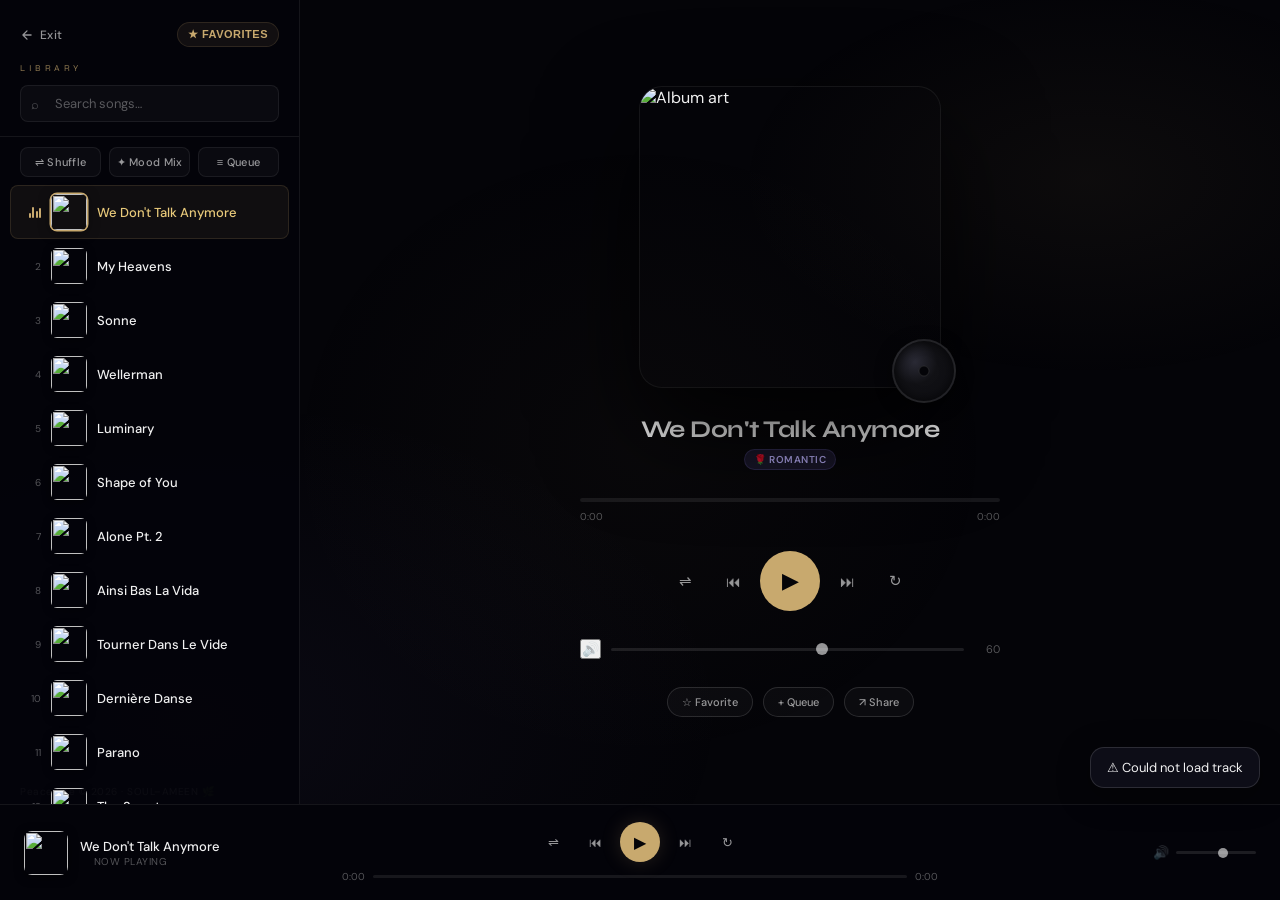
==== music.html @ 22e76649 "dry" ====
<!DOCTYPE html>
<html lang="en">
<head>
<meta charset="UTF-8">
<meta name="viewport" content="width=device-width, initial-scale=1.0, viewport-fit=cover">
<meta name="theme-color" content="#040408">
<title>Peace Life · Music</title>
<link rel="icon" type="image/x-icon" href="images/favicon.jpg">
<link rel="preconnect" href="https://fonts.googleapis.com">
<link href="https://fonts.googleapis.com/css2?family=Syne:wght@400;500;600;700;800&family=DM+Sans:ital,opsz,wght@0,9..40,300;0,9..40,400;0,9..40,500;1,9..40,300&display=swap" rel="stylesheet">

<style>
/* ═══════════════════════════════════════════════════
   NEXT-GEN MUSIC PLATFORM — PEACE LIFE ULTRA
   Architecture: Modular Audio Engine + Premium UI
   Version: 3.0 — Beyond Spotify
═══════════════════════════════════════════════════ */

:root {
  --void: #040408;
  --deep: #080810;
  --surface: rgba(255,255,255,0.03);
  --surface-2: rgba(255,255,255,0.06);
  --surface-hover: rgba(255,255,255,0.08);
  --border: rgba(255,255,255,0.07);
  --border-2: rgba(255,255,255,0.13);
  --text: rgba(255,255,255,0.94);
  --text-2: rgba(255,255,255,0.58);
  --text-3: rgba(255,255,255,0.32);
  --gold: #C8A96E;
  --gold-bright: #E8C97A;
  --gold-glow: rgba(200,169,110,0.18);
  --gold-glow-2: rgba(200,169,110,0.08);
  --accent: #7C6FCD;
  --accent-2: rgba(124,111,205,0.15);
  --glass: rgba(8,8,18,0.72);
  --glass-blur: blur(28px) saturate(160%);
  --ease: cubic-bezier(0.16,1,0.3,1);
  --ease-spring: cubic-bezier(0.34,1.56,0.64,1);
  --ease-in: cubic-bezier(0.4,0,1,1);
  --r-sm: 8px;
  --r-md: 14px;
  --r-lg: 22px;
  --r-xl: 32px;
  --font-display: 'Syne', sans-serif;
  --font-body: 'DM Sans', sans-serif;
  --sidebar-w: 300px;
  --player-h: 96px;
  --transition: 0.32s var(--ease);
}

*, *::before, *::after {
  margin: 0; padding: 0; box-sizing: border-box;
  -webkit-tap-highlight-color: transparent;
}
html { height: 100%; font-size: 16px; -webkit-font-smoothing: antialiased; }

body {
  height: 100vh; height: 100dvh;
  font-family: var(--font-body);
  background: var(--void);
  color: var(--text);
  overflow: hidden;
  display: grid;
  grid-template-columns: var(--sidebar-w) 1fr;
  grid-template-rows: 1fr var(--player-h);
  position: relative;
}

/* ── Ambient orbs ── */
body::before {
  content: '';
  position: fixed; inset: 0;
  background:
    radial-gradient(ellipse 70% 60% at 15% 80%, rgba(124,111,205,0.06) 0%, transparent 60%),
    radial-gradient(ellipse 50% 40% at 85% 20%, rgba(200,169,110,0.05) 0%, transparent 55%),
    radial-gradient(ellipse 40% 50% at 50% 50%, rgba(200,169,110,0.03) 0%, transparent 70%);
  pointer-events: none; z-index: 0;
  animation: ambOrb 25s ease-in-out infinite alternate;
}
@keyframes ambOrb {
  0% { opacity:1; transform: scale(1); }
  100% { opacity:0.7; transform: scale(1.05); }
}

/* scrollbar */
::-webkit-scrollbar { width: 3px; }
::-webkit-scrollbar-track { background: transparent; }
::-webkit-scrollbar-thumb { background: rgba(255,255,255,0.1); border-radius: 3px; }

/* ═══════════════════════════════════════════════════
   SIDEBAR — LEFT PANEL
═══════════════════════════════════════════════════ */
.sidebar {
  grid-column: 1; grid-row: 1;
  display: flex; flex-direction: column;
  background: rgba(4,4,10,0.9);
  border-right: 1px solid var(--border);
  height: 100%;
  overflow: hidden;
  position: relative; z-index: 10;
}

.sidebar-top {
  padding: 22px 20px 14px;
  flex-shrink: 0;
  border-bottom: 1px solid var(--border);
}

.sidebar-nav-row {
  display: flex; align-items: center;
  justify-content: space-between; margin-bottom: 16px;
}

.back-link {
  display: flex; align-items: center; gap: 6px;
  font-size: 12px; color: var(--text-2);
  font-weight: 500; letter-spacing: 0.3px;
  transition: color 0.2s;
  text-decoration: none;
}
.back-link:hover { color: var(--text); }
.back-link svg { width: 14px; height: 14px; }

.favs-link {
  display: flex; align-items: center; gap: 5px;
  font-size: 11px; color: var(--gold);
  font-weight: 600; letter-spacing: 0.5px;
  text-transform: uppercase; cursor: pointer;
  transition: all 0.2s;
  background: var(--gold-glow-2);
  padding: 5px 10px; border-radius: 100px;
  border: 1px solid rgba(200,169,110,0.15);
}
.favs-link:hover { background: var(--gold-glow); color: var(--gold-bright); }
.favs-link.mode-on {
  background: var(--gold-glow);
  border-color: rgba(200,169,110,0.35);
  color: var(--gold-bright);
  box-shadow: 0 0 12px var(--gold-glow);
}

.sidebar-label {
  font-family: var(--font-display);
  font-size: 9px; letter-spacing: 3.5px;
  text-transform: uppercase; color: var(--gold);
  margin-bottom: 12px; display: block;
  opacity: 0.7;
}

/* Search */
.search-wrap { position: relative; }
.search-icon {
  position: absolute; left: 11px; top: 50%;
  transform: translateY(-50%);
  color: var(--text-3); pointer-events: none;
  font-size: 13px;
}
#searchBox {
  width: 100%;
  background: var(--surface);
  border: 1px solid var(--border);
  border-radius: var(--r-sm);
  padding: 9px 12px 9px 34px;
  color: var(--text); font-size: 13px;
  font-family: var(--font-body);
  outline: none; transition: all 0.22s;
}
#searchBox::placeholder { color: var(--text-3); }
#searchBox:focus {
  border-color: rgba(200,169,110,0.3);
  background: var(--surface-2);
}
.search-clear {
  position: absolute; right: 10px; top: 50%;
  transform: translateY(-50%);
  color: var(--text-3); cursor: pointer; font-size: 15px;
  display: none; transition: color 0.2s;
  background: none; border: none;
  line-height: 1;
}
.search-clear.visible { display: block; }
.search-clear:hover { color: var(--text-2); }

/* Playlist controls row */
.playlist-controls {
  padding: 10px 20px 0;
  display: flex; align-items: center; gap: 8px;
  flex-shrink: 0;
}
.pl-ctrl-btn {
  flex: 1; padding: 7px 0;
  border-radius: var(--r-sm);
  font-size: 11px; font-weight: 500;
  letter-spacing: 0.3px; cursor: pointer;
  border: 1px solid var(--border);
  background: var(--surface); color: var(--text-2);
  transition: all 0.2s; white-space: nowrap;
  font-family: var(--font-body);
}
.pl-ctrl-btn:hover { background: var(--surface-hover); color: var(--text); }
.pl-ctrl-btn.active {
  background: var(--gold-glow);
  border-color: rgba(200,169,110,0.25);
  color: var(--gold);
}
.track-count-badge {
  font-size: 10px; color: var(--text-3);
  margin-left: auto; white-space: nowrap;
}

/* ── Playlist ── */
.playlist-wrap {
  flex: 1; overflow-y: auto; padding: 8px 10px 12px;
  scrollbar-width: thin;
  scrollbar-color: rgba(255,255,255,0.08) transparent;
}

.no-results {
  padding: 32px 16px;
  text-align: center; color: var(--text-3);
  font-size: 13px; display: none;
}
.no-results.visible { display: block; }

.song {
  display: flex; align-items: center;
  gap: 10px; padding: 8px 10px;
  border-radius: var(--r-sm); cursor: pointer;
  transition: all 0.16s var(--ease);
  border: 1px solid transparent;
  position: relative;
}
.song:hover { background: var(--surface-hover); }
.song.active {
  background: rgba(200,169,110,0.07);
  border-color: rgba(200,169,110,0.15);
}

.song-num {
  font-size: 10px; color: var(--text-3);
  width: 20px; flex-shrink: 0; text-align: right;
  font-variant-numeric: tabular-nums;
  transition: opacity 0.2s;
}
.song.active .song-num { opacity: 0; }

.song-eq-mini {
  display: none;
  position: absolute; left: 10px;
  align-items: flex-end; gap: 1.5px; height: 12px;
  width: 20px; justify-content: flex-end;
}
.song.active .song-eq-mini { display: flex; }
.eq-b {
  width: 2px; background: var(--gold);
  border-radius: 1px;
  animation: eqAnim 0.6s ease-in-out infinite alternate;
}
.eq-b:nth-child(1) { height: 40%; animation-delay: 0s; }
.eq-b:nth-child(2) { height: 90%; animation-delay: 0.1s; }
.eq-b:nth-child(3) { height: 60%; animation-delay: 0.22s; }
.eq-b:nth-child(4) { height: 80%; animation-delay: 0.08s; }
@keyframes eqAnim {
  0% { transform: scaleY(0.35); }
  100% { transform: scaleY(1); }
}
body:not(.playing) .eq-b { animation-play-state: paused; }

.song-thumb {
  width: 36px; height: 36px; border-radius: 6px;
  object-fit: cover; flex-shrink: 0;
  transition: all 0.3s;
  box-shadow: 0 2px 8px rgba(0,0,0,0.4);
}
.song.active .song-thumb {
  box-shadow: 0 0 0 1.5px var(--gold), 0 2px 12px rgba(0,0,0,0.5);
}

.song-info { flex: 1; min-width: 0; }
.song-name {
  font-size: 13px; font-weight: 500; color: var(--text);
  white-space: nowrap; overflow: hidden;
  text-overflow: ellipsis; display: block;
  transition: color 0.2s;
}
.song.active .song-name { color: var(--gold-bright); }
.song-duration {
  font-size: 10px; color: var(--text-3);
  flex-shrink: 0;
  font-variant-numeric: tabular-nums;
}

.fav-dot {
  width: 5px; height: 5px;
  border-radius: 50%; background: var(--gold);
  flex-shrink: 0; display: none;
}
.song.is-fav .fav-dot { display: block; }

/* ═══════════════════════════════════════════════════
   MAIN AREA — CENTER
═══════════════════════════════════════════════════ */
.main-area {
  grid-column: 2; grid-row: 1;
  display: flex; flex-direction: column;
  align-items: center; justify-content: center;
  position: relative; overflow: hidden;
  padding: 32px;
}

/* Dynamic cover art background */
.player-canvas {
  position: absolute; inset: 0;
  background-size: cover; background-position: center;
  filter: blur(100px) saturate(2) brightness(0.3);
  opacity: 0; pointer-events: none;
  transition: background-image 0.8s, opacity 0.8s;
  transform: scale(1.2);
  z-index: 0;
}

.player-inner {
  position: relative; z-index: 1;
  display: flex; flex-direction: column;
  align-items: center; gap: 28px;
  width: 100%; max-width: 420px;
}

/* ── VISUALIZER CANVAS ── */
#vizCanvas {
  position: absolute;
  bottom: var(--player-h);
  left: 0; right: 0;
  width: 100%; height: 120px;
  opacity: 0.4; pointer-events: none;
  z-index: 0;
  transition: opacity 0.5s;
}
body.playing #vizCanvas { opacity: 0.55; }

/* ── Cover Art ── */
.cover-wrap {
  position: relative;
  width: clamp(180px, 32vw, 300px);
  aspect-ratio: 1;
}

#cover {
  width: 100%; height: 100%;
  object-fit: cover;
  border-radius: var(--r-lg);
  box-shadow:
    0 0 0 1px rgba(255,255,255,0.07),
    0 40px 100px rgba(0,0,0,0.8),
    0 0 0 0 rgba(200,169,110,0);
  transition: box-shadow 0.5s, transform 0.6s var(--ease), opacity 0.3s;
  display: block;
  will-change: transform;
}
body.playing #cover {
  box-shadow:
    0 0 0 1px rgba(255,255,255,0.07),
    0 40px 100px rgba(0,0,0,0.8),
    0 0 50px rgba(200,169,110,0.12);
  transform: scale(1.02);
}

/* vinyl ring */
.cover-vinyl {
  position: absolute; bottom: -16px; right: -16px;
  width: 64px; height: 64px; border-radius: 50%;
  background:
    radial-gradient(circle at 35% 35%, #2a2a35 0%, #111115 40%, #0d0d12 100%);
  border: 2.5px solid rgba(255,255,255,0.08);
  box-shadow: inset 0 0 12px rgba(0,0,0,0.7), 0 4px 16px rgba(0,0,0,0.6);
  animation: vinylSpin 4s linear infinite paused;
}
.cover-vinyl::after {
  content: '';
  position: absolute; top: 50%; left: 50%;
  transform: translate(-50%,-50%);
  width: 11px; height: 11px;
  border-radius: 50%;
  background: #040408;
  border: 1.5px solid rgba(255,255,255,0.12);
}
body.playing .cover-vinyl { animation-play-state: running; }
@keyframes vinylSpin { to { transform: rotate(360deg); } }

/* hearts on fav */
.cover-heart {
  position: absolute; top: -8px; right: -8px;
  font-size: 22px; opacity: 0;
  transform: scale(0.5) translateY(6px);
  transition: all 0.3s var(--ease-spring);
  pointer-events: none; filter: drop-shadow(0 0 6px rgba(255,100,100,0.6));
}
.cover-heart.show {
  opacity: 1; transform: scale(1) translateY(0);
}

/* ── Track Info ── */
.track-meta {
  text-align: center; width: 100%;
  display: flex; flex-direction: column; gap: 5px;
}
#trackTitle {
  font-family: var(--font-display);
  font-size: clamp(1.1rem, 3vw, 1.5rem);
  font-weight: 700; color: var(--text);
  white-space: nowrap; overflow: hidden;
  text-overflow: ellipsis;
  letter-spacing: -0.02em;
}
.track-sub {
  font-size: 12px; color: var(--text-2);
  letter-spacing: 1px; text-transform: uppercase;
  display: flex; align-items: center;
  justify-content: center; gap: 10px;
}
.track-sub-sep { opacity: 0.3; }

/* Mood badge */
.mood-badge {
  display: inline-flex; align-items: center; gap: 4px;
  padding: 3px 9px; border-radius: 100px;
  font-size: 10px; font-weight: 600; letter-spacing: 0.5px;
  text-transform: uppercase;
  background: var(--accent-2);
  border: 1px solid rgba(124,111,205,0.2);
  color: rgba(180,170,240,0.9);
  transition: all 0.4s;
}

/* ── Progress ── */
.progress-section { width: 100%; }
.progress-wrap {
  position: relative; height: 4px;
  background: rgba(255,255,255,0.08);
  border-radius: 4px; cursor: pointer;
  margin-bottom: 8px;
  transition: height 0.2s;
}
.progress-wrap:hover, .progress-wrap.seeking { height: 6px; }
.progress-fill {
  position: absolute; left: 0; top: 0;
  height: 100%; border-radius: 4px;
  background: linear-gradient(90deg, var(--gold) 0%, var(--gold-bright) 100%);
  pointer-events: none;
  transition: width 0.08s linear;
}
.progress-loaded {
  position: absolute; left: 0; top: 0;
  height: 100%; border-radius: 4px;
  background: rgba(255,255,255,0.06);
  pointer-events: none; transition: width 0.3s;
}
.progress-thumb {
  position: absolute; top: 50%;
  width: 14px; height: 14px; border-radius: 50%;
  background: #fff; transform: translate(-50%,-50%) scale(0);
  pointer-events: none; transition: transform 0.2s var(--ease-spring);
  box-shadow: 0 2px 8px rgba(0,0,0,0.5);
}
.progress-wrap:hover .progress-thumb,
.progress-wrap.seeking .progress-thumb { transform: translate(-50%,-50%) scale(1); }
#progressBar {
  position: absolute; inset: -10px 0;
  width: 100%; opacity: 0; cursor: pointer;
  -webkit-appearance: none; appearance: none;
}
.time-row {
  display: flex; justify-content: space-between;
  font-size: 10px; color: var(--text-3);
  font-variant-numeric: tabular-nums;
}

/* ── Controls ── */
.controls-row {
  display: flex; align-items: center;
  gap: 6px; width: 100%; justify-content: center;
}

.ctrl-btn {
  width: 42px; height: 42px; border-radius: 50%;
  display: flex; align-items: center; justify-content: center;
  cursor: pointer; transition: all 0.2s var(--ease);
  border: 1px solid transparent;
  background: none; color: var(--text-2);
  flex-shrink: 0; font-size: 15px;
}
.ctrl-btn:hover { color: var(--text); background: var(--surface-hover); }
.ctrl-btn.mode-on {
  color: var(--gold);
  background: var(--gold-glow-2);
  border-color: rgba(200,169,110,0.18);
}

.ctrl-play {
  width: 60px; height: 60px; font-size: 22px;
  background: var(--gold); color: var(--void);
  border-radius: 50%;
  box-shadow: 0 0 0 0 var(--gold-glow);
  transition: all 0.25s var(--ease-spring);
}
.ctrl-play:hover {
  transform: scale(1.08);
  box-shadow: 0 0 30px var(--gold-glow), 0 0 60px rgba(200,169,110,0.12);
}
.ctrl-play:active { transform: scale(0.96); }

/* ── Volume ── */
.volume-row {
  display: flex; align-items: center; gap: 10px;
  width: 100%;
}
.vol-icon { font-size: 14px; color: var(--text-3); cursor: pointer; flex-shrink: 0; }
.vol-icon:hover { color: var(--text-2); }
.vol-slider {
  flex: 1; -webkit-appearance: none; appearance: none;
  height: 3px; background: rgba(255,255,255,0.1);
  border-radius: 3px; outline: none; cursor: pointer;
}
.vol-slider::-webkit-slider-thumb {
  -webkit-appearance: none; appearance: none;
  width: 12px; height: 12px; border-radius: 50%;
  background: var(--text-2); cursor: pointer;
  transition: background 0.2s, transform 0.2s;
}
.vol-slider:hover::-webkit-slider-thumb {
  background: var(--text); transform: scale(1.2);
}
.vol-val { font-size: 11px; color: var(--text-3); width: 26px; text-align: right; }

/* ── Action Row ── */
.action-row {
  display: flex; align-items: center; gap: 10px;
  width: 100%; justify-content: center;
}
.action-btn {
  display: flex; align-items: center; gap: 5px;
  padding: 7px 14px; border-radius: 100px;
  font-size: 11px; font-weight: 500; cursor: pointer;
  border: 1px solid var(--border-2);
  background: var(--surface); color: var(--text-2);
  transition: all 0.2s; white-space: nowrap;
  font-family: var(--font-body);
}
.action-btn:hover { background: var(--surface-hover); color: var(--text); border-color: var(--border-2); }
.action-btn.fav-active {
  background: rgba(255,80,80,0.08);
  border-color: rgba(255,80,80,0.2);
  color: #ff6b6b;
}
.action-btn.queue-active {
  background: var(--accent-2);
  border-color: rgba(124,111,205,0.2);
  color: rgba(180,170,240,0.9);
}

/* ═══════════════════════════════════════════════════
   BOTTOM PLAYER BAR
═══════════════════════════════════════════════════ */
.player-bar {
  grid-column: 1 / -1; grid-row: 2;
  background: rgba(4,4,10,0.95);
  backdrop-filter: var(--glass-blur);
  border-top: 1px solid var(--border);
  display: flex; align-items: center;
  padding: 0 24px; gap: 20px;
  position: relative; z-index: 50;
}

.bar-track {
  display: flex; align-items: center; gap: 12px;
  flex: 1; min-width: 0;
}
.bar-thumb {
  width: 44px; height: 44px; border-radius: 8px;
  object-fit: cover; flex-shrink: 0;
  box-shadow: 0 2px 10px rgba(0,0,0,0.5);
}
.bar-info { min-width: 0; }
.bar-title {
  font-size: 13px; font-weight: 500;
  white-space: nowrap; overflow: hidden;
  text-overflow: ellipsis; color: var(--text);
}
.bar-status {
  font-size: 10px; color: var(--text-3);
  letter-spacing: 0.5px; text-transform: uppercase;
}
.bar-playing-dot {
  display: inline-block; width: 5px; height: 5px;
  border-radius: 50%; background: var(--gold);
  margin-right: 5px;
  animation: dotPulse 1.4s ease-in-out infinite;
  opacity: 0; transition: opacity 0.3s;
}
body.playing .bar-playing-dot { opacity: 1; }
@keyframes dotPulse {
  0%,100% { transform: scale(1); opacity: 0.7; }
  50% { transform: scale(1.5); opacity: 1; }
}

.bar-center {
  display: flex; flex-direction: column;
  align-items: center; gap: 8px; flex: 2;
}
.bar-controls {
  display: flex; align-items: center; gap: 8px;
}
.bar-ctrl {
  width: 34px; height: 34px; border-radius: 50%;
  display: flex; align-items: center; justify-content: center;
  cursor: pointer; color: var(--text-2); font-size: 13px;
  transition: all 0.18s; background: none; border: none;
  flex-shrink: 0;
}
.bar-ctrl:hover { color: var(--text); }
.bar-play {
  width: 40px; height: 40px; font-size: 16px;
  background: var(--gold); color: var(--void);
  border-radius: 50%; box-shadow: 0 0 20px var(--gold-glow);
}
.bar-play:hover { transform: scale(1.06); }

.bar-progress-row { display: flex; align-items: center; gap: 8px; width: 100%; }
.bar-time { font-size: 10px; color: var(--text-3); flex-shrink: 0; }
.bar-prog-wrap {
  flex: 1; height: 3px;
  background: rgba(255,255,255,0.08);
  border-radius: 3px; cursor: pointer;
  position: relative;
  transition: height 0.15s;
}
.bar-prog-wrap:hover { height: 5px; }
.bar-prog-fill {
  position: absolute; left: 0; top: 0;
  height: 100%; border-radius: 3px;
  background: linear-gradient(90deg, var(--gold), var(--gold-bright));
  pointer-events: none; transition: width 0.08s linear;
}
#barProgressBar {
  position: absolute; inset: -8px 0;
  width: 100%; opacity: 0; cursor: pointer;
  -webkit-appearance: none;
}

.bar-right {
  display: flex; align-items: center; gap: 10px; flex: 1;
  justify-content: flex-end;
}
.bar-vol-wrap {
  display: flex; align-items: center; gap: 7px;
}
.bar-vol-icon { font-size: 13px; color: var(--text-3); cursor: pointer; }
.bar-vol-slider {
  width: 80px; -webkit-appearance: none; appearance: none;
  height: 3px; background: rgba(255,255,255,0.1);
  border-radius: 3px; cursor: pointer; outline: none;
}
.bar-vol-slider::-webkit-slider-thumb {
  -webkit-appearance: none; appearance: none;
  width: 10px; height: 10px; border-radius: 50%;
  background: var(--text-2); cursor: pointer;
}

/* ═══════════════════════════════════════════════════
   QUEUE PANEL
═══════════════════════════════════════════════════ */
.queue-panel {
  position: fixed; right: 0; top: 0;
  width: 300px; height: calc(100vh - var(--player-h));
  background: rgba(4,4,10,0.97);
  backdrop-filter: var(--glass-blur);
  border-left: 1px solid var(--border);
  z-index: 200;
  display: flex; flex-direction: column;
  transform: translateX(100%);
  transition: transform 0.35s var(--ease);
}
.queue-panel.open { transform: translateX(0); }

.queue-header {
  padding: 20px 18px 14px;
  border-bottom: 1px solid var(--border);
  display: flex; align-items: center; justify-content: space-between;
  flex-shrink: 0;
}
.queue-title {
  font-family: var(--font-display);
  font-size: 10px; letter-spacing: 3px;
  text-transform: uppercase; color: var(--gold); opacity: 0.8;
}
.queue-close {
  width: 28px; height: 28px; border-radius: 50%;
  display: flex; align-items: center; justify-content: center;
  cursor: pointer; color: var(--text-3); font-size: 16px;
  transition: all 0.2s; background: none; border: none;
}
.queue-close:hover { background: var(--surface-hover); color: var(--text); }

.queue-list {
  flex: 1; overflow-y: auto; padding: 8px;
  scrollbar-width: thin;
  scrollbar-color: rgba(255,255,255,0.08) transparent;
}
.queue-empty {
  padding: 32px 16px; text-align: center;
  color: var(--text-3); font-size: 13px;
}
.queue-item {
  display: flex; align-items: center; gap: 9px;
  padding: 7px 9px; border-radius: var(--r-sm);
  cursor: pointer; transition: all 0.15s;
  border: 1px solid transparent; position: relative;
}
.queue-item:hover { background: var(--surface-hover); }
.queue-item.q-now {
  background: rgba(200,169,110,0.07);
  border-color: rgba(200,169,110,0.13);
}
.queue-thumb {
  width: 32px; height: 32px; border-radius: 5px;
  object-fit: cover; flex-shrink: 0;
}
.queue-info { flex: 1; min-width: 0; }
.queue-name {
  font-size: 12px; font-weight: 500;
  white-space: nowrap; overflow: hidden; text-overflow: ellipsis;
}
.q-now .queue-name { color: var(--gold); }
.queue-pos { font-size: 10px; color: var(--text-3); }
.queue-rm {
  width: 24px; height: 24px; border-radius: 50%;
  display: flex; align-items: center; justify-content: center;
  background: none; border: none; color: var(--text-3);
  cursor: pointer; font-size: 13px; opacity: 0; flex-shrink: 0;
  transition: all 0.15s;
}
.queue-item:hover .queue-rm { opacity: 1; }
.queue-rm:hover { color: #ff6b6b; background: rgba(255,80,80,0.1); }

/* ═══════════════════════════════════════════════════
   MOOD / SMART PLAYLIST PANEL
═══════════════════════════════════════════════════ */
.mood-panel {
  position: fixed; top: 0; left: 0; right: 0; bottom: 0;
  background: rgba(0,0,0,0.85);
  backdrop-filter: blur(4px);
  z-index: 300; display: flex;
  align-items: center; justify-content: center;
  opacity: 0; pointer-events: none;
  transition: opacity 0.3s;
}
.mood-panel.open { opacity: 1; pointer-events: all; }
.mood-card {
  width: min(460px, 90vw);
  background: rgba(10,10,18,0.98);
  border: 1px solid var(--border-2);
  border-radius: var(--r-xl);
  padding: 32px;
  transform: translateY(20px) scale(0.97);
  transition: transform 0.35s var(--ease-spring);
}
.mood-panel.open .mood-card { transform: translateY(0) scale(1); }
.mood-card-title {
  font-family: var(--font-display);
  font-size: 10px; letter-spacing: 3px;
  text-transform: uppercase; color: var(--gold); margin-bottom: 20px;
}
.mood-grid {
  display: grid; grid-template-columns: repeat(3, 1fr);
  gap: 10px; margin-bottom: 20px;
}
.mood-tile {
  padding: 16px 10px; border-radius: var(--r-md);
  text-align: center; cursor: pointer;
  border: 1px solid var(--border);
  background: var(--surface); transition: all 0.22s;
}
.mood-tile:hover { background: var(--surface-hover); transform: translateY(-2px); }
.mood-tile.selected {
  background: var(--gold-glow);
  border-color: rgba(200,169,110,0.3);
}
.mood-emoji { font-size: 24px; margin-bottom: 5px; }
.mood-name { font-size: 11px; font-weight: 500; color: var(--text-2); }
.mood-tile.selected .mood-name { color: var(--gold); }
.mood-actions {
  display: flex; gap: 10px;
}
.mood-btn {
  flex: 1; padding: 11px; border-radius: var(--r-md);
  font-size: 13px; font-weight: 600; cursor: pointer;
  transition: all 0.2s; font-family: var(--font-body); border: none;
}
.mood-btn-primary { background: var(--gold); color: var(--void); }
.mood-btn-primary:hover { background: var(--gold-bright); }
.mood-btn-secondary {
  background: var(--surface); color: var(--text-2);
  border: 1px solid var(--border-2);
}
.mood-btn-secondary:hover { background: var(--surface-hover); color: var(--text); }

/* ═══════════════════════════════════════════════════
   TOAST NOTIFICATIONS
═══════════════════════════════════════════════════ */
.toast-stack {
  position: fixed; bottom: calc(var(--player-h) + 16px); right: 20px;
  z-index: 9999; display: flex; flex-direction: column; gap: 8px;
  pointer-events: none;
}
.toast {
  background: rgba(14,14,24,0.97);
  border: 1px solid var(--border-2);
  border-radius: var(--r-md);
  padding: 11px 16px;
  font-size: 13px; color: var(--text);
  box-shadow: 0 8px 32px rgba(0,0,0,0.4);
  transform: translateX(16px); opacity: 0;
  animation: toastIn 0.3s var(--ease-spring) forwards;
  pointer-events: none;
  display: flex; align-items: center; gap: 8px;
  backdrop-filter: blur(20px);
}
.toast.out { animation: toastOut 0.3s var(--ease-in) forwards; }
@keyframes toastIn {
  to { transform: translateX(0); opacity: 1; }
}
@keyframes toastOut {
  to { transform: translateX(16px); opacity: 0; }
}

/* ═══════════════════════════════════════════════════
   RESPONSIVE
═══════════════════════════════════════════════════ */
@media (max-width: 768px) {
  :root { --sidebar-w: 100%; --player-h: 80px; }
  body {
    grid-template-columns: 1fr;
    grid-template-rows: 1fr var(--player-h);
  }
  .main-area { display: none; }
  .sidebar {
    grid-column: 1; grid-row: 1;
    height: 100%;
  }
  .main-area.mobile-show {
    display: flex; position: fixed; inset: 0;
    bottom: var(--player-h); z-index: 100;
    background: var(--deep);
  }
  #cover { cursor: pointer; }
  .cover-vinyl { display: none; }
  .bar-right { display: none; }
  .bar-center { flex: 1; }
  .queue-panel { width: 100%; }
}

@media (min-width: 1400px) {
  :root { --sidebar-w: 340px; }
  .player-inner { max-width: 480px; }
}

/* ═══════════════════════════════════════════════════
   MISC UTILS
═══════════════════════════════════════════════════ */
.hidden { display: none !important; }
.sr-only {
  position: absolute; width: 1px; height: 1px;
  padding: 0; margin: -1px; overflow: hidden;
  clip: rect(0,0,0,0); white-space: nowrap; border: 0;
}

/* Keyboard shortcut hint */
.keys-hint {
  position: fixed; bottom: calc(var(--player-h) + 12px); left: 50%;
  transform: translateX(-50%);
  font-size: 10px; color: var(--text-3); letter-spacing: 0.5px;
  opacity: 0; transition: opacity 0.4s; pointer-events: none; white-space: nowrap;
  background: rgba(8,8,18,0.8); padding: 4px 12px;
  border-radius: 100px; border: 1px solid var(--border);
}
body:focus-within .keys-hint { opacity: 1; }

/* Footer */
.music-footer {
  position: fixed; bottom: var(--player-h); left: 0;
  padding: 6px 20px; font-size: 10px; color: var(--text-3);
  letter-spacing: 0.5px; pointer-events: none; z-index: 5;
}
</style>
</head>

<body>

<!-- ── SIDEBAR ── -->
<aside class="sidebar" id="sidebar" role="navigation" aria-label="Music library">

  <div class="sidebar-top">
    <div class="sidebar-nav-row">
      <a href="index.html" class="back-link">
        <svg viewBox="0 0 24 24" fill="none" stroke="currentColor" stroke-width="2.2" stroke-linecap="round" stroke-linejoin="round">
          <path d="M19 12H5M12 5l-7 7 7 7"/>
        </svg>
        Exit
      </a>
      <button class="favs-link" id="favsToggle" aria-pressed="false">
        ★ Favorites
      </button>
    </div>
    <span class="sidebar-label">Library</span>
    <div class="search-wrap">
      <span class="search-icon">⌕</span>
      <input type="search" id="searchBox" placeholder="Search songs…" autocomplete="off" aria-label="Search songs">
      <button class="search-clear" id="searchClear" aria-label="Clear search">×</button>
    </div>
  </div>

  <div class="playlist-controls">
    <button class="pl-ctrl-btn" id="shuffleListBtn" aria-pressed="false">⇌ Shuffle</button>
    <button class="pl-ctrl-btn" id="moodBtn">✦ Mood Mix</button>
    <button class="pl-ctrl-btn" id="queueToggleBtn" aria-pressed="false">≡ Queue</button>
  </div>

  <div class="playlist-wrap" id="playlistWrap" role="list" aria-label="Song list">
    <div class="no-results" id="noResults" role="status">No songs found</div>
    <!-- songs rendered here by JS -->
  </div>
</aside>

<!-- ── MAIN PLAYER AREA ── -->
<main class="main-area" id="mainArea" role="main" aria-label="Music player">

  <canvas id="vizCanvas" aria-hidden="true"></canvas>
  <div class="player-canvas" id="playerCanvas" aria-hidden="true"></div>

  <div class="player-inner">

    <!-- Cover art -->
    <div class="cover-wrap">
      <img id="cover" src="" alt="Album art" loading="lazy">
      <div class="cover-vinyl" aria-hidden="true"></div>
      <span class="cover-heart" id="coverHeart" aria-hidden="true">❤️</span>
    </div>

    <!-- Track info -->
    <div class="track-meta">
      <div id="trackTitle">Select a song</div>
      <div class="track-sub">
        <span class="mood-badge" id="moodBadge">✦ Peace Life</span>
      </div>
    </div>

    <!-- Progress -->
    <div class="progress-section" role="group" aria-label="Playback progress">
      <div class="progress-wrap" id="progressWrap" role="slider" aria-label="Seek" aria-valuemin="0" aria-valuemax="100" aria-valuenow="0" tabindex="0">
        <div class="progress-loaded" id="progressLoaded"></div>
        <div class="progress-fill" id="progressFill"></div>
        <div class="progress-thumb" id="progressThumb"></div>
        <input type="range" id="progressBar" min="0" max="100" value="0" aria-hidden="true">
      </div>
      <div class="time-row">
        <span id="currentTime">0:00</span>
        <span id="duration">0:00</span>
      </div>
    </div>

    <!-- Controls -->
    <div class="controls-row" role="group" aria-label="Playback controls">
      <button class="ctrl-btn" id="shuffleBtn" aria-label="Shuffle" aria-pressed="false" title="Shuffle (S)">⇌</button>
      <button class="ctrl-btn" onclick="prevSong()" aria-label="Previous" title="Previous (←)">⏮</button>
      <button class="ctrl-btn ctrl-play" id="playBtn" aria-label="Play" title="Play/Pause (Space)">▶</button>
      <button class="ctrl-btn" onclick="nextSong()" aria-label="Next" title="Next (→)">⏭</button>
      <button class="ctrl-btn" id="repeatBtn" aria-label="Repeat" aria-pressed="false" title="Repeat (R)">↻</button>
    </div>

    <!-- Volume -->
    <div class="volume-row">
      <button class="vol-icon" id="muteBtn" aria-label="Mute" title="Mute (M)">🔊</button>
      <input type="range" class="vol-slider" id="volumeControl" min="0" max="1" step="0.01" value="0.6" aria-label="Volume">
      <span class="vol-val" id="volumeValue">60</span>
    </div>

    <!-- Action row -->
    <div class="action-row">
      <button class="action-btn" id="favBtn" title="Favorite (F)">☆ Favorite</button>
      <button class="action-btn" id="addQueueBtn" title="Add to queue (Q)">+ Queue</button>
      <button class="action-btn" id="shareBtn">↗ Share</button>
    </div>

  </div>
</main>

<!-- ── BOTTOM PLAYER BAR ── -->
<footer class="player-bar" role="complementary" aria-label="Now playing">

  <div class="bar-track">
    <img class="bar-thumb" id="barThumb" src="" alt="">
    <div class="bar-info">
      <div class="bar-title" id="barTitle">—</div>
      <div class="bar-status">
        <span class="bar-playing-dot" aria-hidden="true"></span>
        Now Playing
      </div>
    </div>
  </div>

  <div class="bar-center">
    <div class="bar-controls">
      <button class="bar-ctrl" id="barShuffleBtn" aria-label="Shuffle">⇌</button>
      <button class="bar-ctrl" onclick="prevSong()" aria-label="Previous">⏮</button>
      <button class="bar-ctrl bar-play" id="barPlayBtn" aria-label="Play">▶</button>
      <button class="bar-ctrl" onclick="nextSong()" aria-label="Next">⏭</button>
      <button class="bar-ctrl" id="barRepeatBtn" aria-label="Repeat">↻</button>
    </div>
    <div class="bar-progress-row">
      <span class="bar-time" id="barCurrentTime">0:00</span>
      <div class="bar-prog-wrap" id="barProgressWrap">
        <div class="bar-prog-fill" id="barProgressFill"></div>
        <input type="range" id="barProgressBar" min="0" max="100" value="0" aria-label="Seek">
      </div>
      <span class="bar-time" id="barDuration">0:00</span>
    </div>
  </div>

  <div class="bar-right">
    <div class="bar-vol-wrap">
      <span class="bar-vol-icon" id="barMuteBtn">🔊</span>
      <input type="range" class="bar-vol-slider" id="barVolume" min="0" max="1" step="0.01" value="0.6" aria-label="Volume">
    </div>
  </div>

</footer>

<!-- ── QUEUE PANEL ── -->
<section class="queue-panel" id="queuePanel" aria-label="Playback queue" role="region">
  <div class="queue-header">
    <span class="queue-title">Queue</span>
    <button class="queue-close" id="queueClose" aria-label="Close queue">×</button>
  </div>
  <div class="queue-list" id="queueList">
    <div class="queue-empty">Queue is empty. Add songs to play next.</div>
  </div>
</section>

<!-- ── MOOD PANEL ── -->
<div class="mood-panel" id="moodPanel" role="dialog" aria-modal="true" aria-label="Mood Mix">
  <div class="mood-card">
    <div class="mood-card-title">✦ Choose your mood</div>
    <div class="mood-grid" id="moodGrid">
      <div class="mood-tile" data-mood="chill">
        <div class="mood-emoji">🌙</div>
        <div class="mood-name">Chill</div>
      </div>
      <div class="mood-tile" data-mood="energy">
        <div class="mood-emoji">⚡</div>
        <div class="mood-name">Energy</div>
      </div>
      <div class="mood-tile" data-mood="romantic">
        <div class="mood-emoji">🌹</div>
        <div class="mood-name">Romantic</div>
      </div>
      <div class="mood-tile" data-mood="focus">
        <div class="mood-emoji">🎯</div>
        <div class="mood-name">Focus</div>
      </div>
      <div class="mood-tile" data-mood="nostalgic">
        <div class="mood-emoji">☁️</div>
        <div class="mood-name">Nostalgic</div>
      </div>
      <div class="mood-tile" data-mood="dark">
        <div class="mood-emoji">🌑</div>
        <div class="mood-name">Dark</div>
      </div>
    </div>
    <div class="mood-actions">
      <button class="mood-btn mood-btn-primary" id="moodPlay">▶ Play Mix</button>
      <button class="mood-btn mood-btn-secondary" id="moodClose">Cancel</button>
    </div>
  </div>
</div>

<!-- ── TOAST STACK ── -->
<div class="toast-stack" id="toastStack" aria-live="polite" role="status"></div>

<!-- ── KEYBOARD HINT ── -->
<div class="keys-hint" aria-hidden="true">
  Space · ← → · S R M F Q
</div>

<script>
/* ═══════════════════════════════════════════════════
   PEACE LIFE ULTRA MUSIC ENGINE v3.0
   Modular Architecture:
   • AudioEngine    — Web Audio API core
   • PlaylistEngine — Song management
   • QueueEngine    — Dynamic queue
   • SearchEngine   — Fuzzy search
   • PersonEngine   — Personalization
   • VizEngine      — Audio visualization
   • UIEngine       — Interface layer
═══════════════════════════════════════════════════ */
(function () {
  'use strict';

  /* ─────────────────────────────────────────────
     SONG DATABASE — Master catalog
  ───────────────────────────────────────────── */
  const SONGS = [
    { id:1,  name:"We Don't Talk Anymore",  src:"music/we don't talk anymore.mp3", img:"images/music/lofi.jpg",       mood:["romantic","chill"] },
    { id:2,  name:"My Heavens",              src:"music/my heavens.mp3",             img:"images/music/rain.jpg",       mood:["chill","nostalgic"] },
    { id:3,  name:"Sonne",                   src:"music/sonne.mp3",                  img:"images/music/nature.jpg",     mood:["energy","focus"] },
    { id:4,  name:"Wellerman",               src:"music/wellerman.mp3",              img:"images/music/wellerman.jpg",  mood:["energy"] },
    { id:5,  name:"Luminary",                src:"music/luminary.mp3",               img:"images/music/fireplace.jpg",  mood:["focus","chill"] },
    { id:6,  name:"Shape of You",            src:"music/shape of you.mp3",           img:"images/music/shape of you.jpg", mood:["energy","romantic"] },
    { id:7,  name:"Alone Pt. 2",             src:"music/alone pt 2.mp3",             img:"images/music/alone pt2.jpg",  mood:["dark","nostalgic"] },
    { id:8,  name:"Ainsi Bas La Vida",       src:"music/vida.mp3",      img:"images/music/ainsi bas la vida.jpg", mood:["romantic","chill"] },
    { id:9,  name:"Tourner Dans Le Vide",    src:"music/tourner dans le vide.mp3",   img:"images/music/tourner dans le vide.jpg", mood:["romantic","nostalgic"] },
    { id:10, name:"Dernière Danse",          src:"music/derniere danse.mp3",         img:"images/music/derniere danse.jpg", mood:["dark","romantic"] },
    { id:11, name:"Parano",                  src:"music/parano.mp3",                 img:"images/music/parano.jpg",     mood:["dark","energy"] },
    { id:12, name:"The Spectre",             src:"music/the spectre.mp3",            img:"images/music/the spectre.jpg", mood:["dark","energy"] },
    { id:13, name:"Mockingbird",             src:"music/mockingbird.mp3",            img:"images/music/mockingbird.jpg", mood:["nostalgic","chill"] },
    { id:14, name:"Stereo Hearts",           src:"music/stereo hearts.mp3",          img:"images/music/stereo hearts.jpg", mood:["romantic","energy"] },
    { id:15, name:"Dandelions",              src:"music/Dandelions.mp3",             img:"images/music/dandelions.jpg", mood:["romantic","chill"] },
    { id:16, name:"Counting Stars",          src:"music/counting stars.mp3",         img:"images/music/counting stars.jpg", mood:["energy","focus"] },
    { id:17, name:"Perfect",                 src:"music/perfect.mp3",                img:"images/music/perfect.jpg",    mood:["romantic"] },
    { id:18, name:"As It Was",               src:"music/as it was.mp3",              img:"images/music/as it was.jpg",  mood:["chill","nostalgic"] },
    { id:19, name:"Stereo Love",             src:"music/stereo love.mp3",            img:"images/music/stereo love.jpg", mood:["romantic","chill"] },
    { id:20, name:"Judas",                   src:"music/judas.mp3",                  img:"images/music/judas.jpg",      mood:["dark","energy"] },
    { id:21, name:"Dracula",                 src:"music/dracula.mp3",                img:"images/music/dracula.jpg",    mood:["dark"] },
    { id:22, name:"Cheri Cheri Lady",        src:"music/cheri cheri lady.mp3",       img:"images/music/cheri cheri lady.jpg", mood:["romantic","nostalgic"] },
    { id:23, name:"Attention",               src:"music/attention.mp3",              img:"images/music/attention.jpg",  mood:["energy","focus"] },
    { id:24, name:"After Dark × Sweater Weather", src:"music/after dark x sweater weather.mp3", img:"images/music/after dark x sweater weather.jpg", mood:["chill","dark"] },
    { id:25, name:"Darkside – Alan Walker",  src:"music/darkside alan walker.mp3", img:"images/music/darkside alan walker.jpg", mood:["dark","energy"] },
    { id:26, name:"Faded",                   src:"music/faded.mp3",                  img:"images/music/faded.jpg",      mood:["nostalgic","chill"] },
    { id:27, name:"Alone Pt. 1",             src:"music/alone pt1.mp3",              img:"images/music/alone pt1.jpg",  mood:["dark","nostalgic"] },
    { id:28, name:"Royalty",                 src:"music/royalty.mp3",                img:"images/music/royalty.jpg",    mood:["energy","dark"] },
    { id:29, name:"Lovely",                  src:"music/lovely.mp3",                 img:"images/music/lovely.jpg",     mood:["romantic","dark"] },
    { id:30, name:"Heat Waves",              src:"music/heat waves.mp3",             img:"images/music/heat waves.jpg", mood:["chill","nostalgic"] },
    { id:31, name:"Daylight",                src:"music/daylight.mp3",               img:"images/music/daylight.jpg",   mood:["romantic","chill"] },
    { id:32, name:"Arcade",                  src:"music/arcade.mp3",                 img:"images/music/arcade.jpg",     mood:["chill","nostalgic"] },
    { id:33, name:"Runaway",                 src:"music/runaway.mp3",                img:"images/music/runaway.jpg",    mood:["chill","focus"] },
    { id:34, name:"A Thousand Years",        src:"music/1000 years.mp3",             img:"images/music/1000 years.jpg", mood:["romantic"] },
    { id:35, name:"Young and Beautiful",     src:"music/y and b.mp3",                img:"images/music/y and b.jpg",    mood:["romantic","nostalgic"] },
    { id:36, name:"Golden Brown × Love Story", src:"music/gb x ls.mp3",             img:"images/music/gb x ls.jpg",    mood:["romantic","chill"] },
    { id:37, name:"Line Without a Hook",     src:"music/l hook.mp3",                 img:"images/music/l hook.jpg",     mood:["chill","nostalgic"] },
    { id:38, name:"All the Stars",           src:"music/stars.mp3",                  img:"images/music/stars.jpg",      mood:["focus","energy"] },
    { id:39, name:"Chubina",                 src:"music/chubina.mp3",                img:"images/music/chubina.jpg",    mood:["chill"] },
    { id:40, name:"Darkside – Neoni",        src:"music/neoni.mp3",                  img:"images/music/neoni.jpg",      mood:["dark","energy"] },
    { id:41, name:"Mood (Lofi)",             src:"music/mood lofi.mp3",              img:"images/music/mood lofi.jpg",  mood:["chill","focus"] },
    { id:42, name:"Lily",                    src:"music/lily.mp3",                   img:"images/music/lily.jpg",       mood:["romantic","chill"] },
    { id:43, name:"The Nights",              src:"music/nights.mp3",                 img:"images/music/nights.jpg",     mood:["energy","nostalgic"] },
    { id:44, name:"Dancin",                  src:"music/dancin.mp3",                 img:"images/music/dancin.jpg",     mood:["energy","romantic"] },
    { id:45, name:"Night Changes",           src:"music/changes.mp3",                img:"images/music/changes.jpg",    mood:["nostalgic","chill"] },
    { id:46, name:"Love Story",              src:"music/ls.mp3",                     img:"images/music/ls.jpg",         mood:["romantic","nostalgic"] },
    { id:47, name:"Die with a Smile",        src:"music/smile.mp3",                  img:"images/music/smile.jpg",      mood:["romantic","dark"] },
    { id:48, name:"Wanna Be Yours",          src:"music/yours.mp3",                  img:"images/music/yours.jpg",      mood:["romantic","chill"] },
    { id:49, name:"That's So True",          src:"music/true.mp3",                   img:"images/music/true.jpg",       mood:["chill"] },
    { id:50, name:"Hotel Room",              src:"music/room.mp3",                   img:"images/music/room.jpg",       mood:["dark","nostalgic"] },
    { id:51, name:"Billionera",              src:"music/nera.mp3",                   img:"images/music/nera.jpg",       mood:["energy"] },
    { id:52, name:"Cinnamon Girl",           src:"music/girl.mp3",                   img:"images/music/girl.jpg",       mood:["chill","nostalgic"] },
    { id:53, name:"West Coast",              src:"music/coast.mp3",                  img:"images/music/coast.jpg",      mood:["chill","focus"] },
    { id:54, name:"Chemtrails Over the Country Club", src:"music/country.mp3",       img:"images/music/country.jpg",    mood:["nostalgic","chill"] },
    { id:55, name:"Summertime Sadness",      src:"music/sad.mp3",                    img:"images/music/sad.jpg",        mood:["dark","nostalgic"] },
    { id:56, name:"Diet Mountain Dew",       src:"music/tain.mp3",                   img:"images/music/tain.jpg",       mood:["chill","nostalgic"] },
    { id:57, name:"Suzume",                  src:"music/suzume.mp3",                 img:"images/music/suzume.jpg",     mood:["romantic","chill"] },
    { id:58, name:"Headlights",              src:"music/headlights.mp3",             img:"images/music/headlights.jpg", mood:["focus","energy"] },
    { id:59, name:"Hijo de la Luna",         src:"music/luna.mp3",                   img:"images/music/luna.jpg",       mood:["romantic","dark"] },
  ];

  /* ─────────────────────────────────────────────
     STORAGE ENGINE — Persistent data layer
  ───────────────────────────────────────────── */
  const Store = {
    get(k, def = null) {
      try { const v = localStorage.getItem(k); return v !== null ? JSON.parse(v) : def; }
      catch { return def; }
    },
    set(k, v) { try { localStorage.setItem(k, JSON.stringify(v)); } catch {} },
  };

  /* ─────────────────────────────────────────────
     PERSONALIZATION ENGINE
  ───────────────────────────────────────────── */
  const PersonEngine = {
    playCount: Store.get('pl_playCount', {}),
    history:   Store.get('pl_history', []),
    skipCount: Store.get('pl_skipCount', {}),
    favorites: Store.get('pl_favorites', []),

    recordPlay(id) {
      const sid = String(id);
      this.playCount[sid] = (this.playCount[sid] || 0) + 1;
      this.history = [sid, ...this.history.filter(x => x !== sid)].slice(0, 100);
      Store.set('pl_playCount', this.playCount);
      Store.set('pl_history', this.history);
    },
    recordSkip(id) {
      const sid = String(id);
      this.skipCount[sid] = (this.skipCount[sid] || 0) + 1;
      Store.set('pl_skipCount', this.skipCount);
    },
    isFav(id) { return this.favorites.includes(String(id)); },
    toggleFav(id) {
      const sid = String(id);
      if (this.favorites.includes(sid)) {
        this.favorites = this.favorites.filter(x => x !== sid);
      } else {
        this.favorites.unshift(sid);
      }
      Store.set('pl_favorites', this.favorites);
      return this.isFav(id);
    },
    getTopSongs(n = 10) {
      return Object.entries(this.playCount)
        .sort((a,b) => b[1]-a[1])
        .slice(0,n)
        .map(([id]) => SONGS.find(s => String(s.id) === id))
        .filter(Boolean);
    },
  };

  /* ─────────────────────────────────────────────
     AUDIO ENGINE — Web Audio API + Crossfade
  ───────────────────────────────────────────── */
  const AudioEngine = (() => {
    let ctx = null;
    let analyser = null;
    let source = null;
    const audio = new Audio();
    audio.preload = 'metadata';
    // NOTE: crossOrigin 'anonymous' is intentionally omitted here.
    // Setting it causes CORS failures for same-origin and local audio files.
    // The Web Audio API analyser (visualizer) will use a fallback if the
    // MediaElementSource cannot be created due to CORS restrictions.

    function getCtx() {
      if (!ctx) {
        ctx = new (window.AudioContext || window.webkitAudioContext)();
        analyser = ctx.createAnalyser();
        analyser.fftSize = 256;
        analyser.smoothingTimeConstant = 0.82;
        const gain = ctx.createGain();
        analyser.connect(gain);
        gain.connect(ctx.destination);
        // createMediaElementSource can only be called once per element
        // and may fail if crossOrigin is not set on the audio element
        try {
          source = ctx.createMediaElementSource(audio);
          source.connect(analyser);
        } catch(e) {
          // Visualizer won't work (CORS or already connected), that's okay
          ctx = null;
          analyser = null;
        }
      }
      return { ctx, analyser };
    }

    function getAnalyser() {
      try { return getCtx().analyser; }
      catch(e) { return null; }
    }

    function resume() {
      try { if (ctx && ctx.state === 'suspended') ctx.resume(); }
      catch(e) {}
    }

    function smoothVolume(to) {
      try { audio.volume = to; }
      catch(e) {}
    }

    return { audio, getAnalyser, resume, smoothVolume };
  })();

  const audio = AudioEngine.audio;

  /* ─────────────────────────────────────────────
     QUEUE ENGINE
  ───────────────────────────────────────────── */
  const QueueEngine = {
    queue: [],
    add(song) {
      if (!this.queue.find(s => s.id === song.id)) {
        this.queue.push(song);
      }
      this._render();
    },
    remove(id) {
      this.queue = this.queue.filter(s => s.id !== id);
      this._render();
    },
    shift() { return this.queue.shift(); },
    has(id) { return !!this.queue.find(s => s.id === id); },
    clear() { this.queue = []; this._render(); },
    _render() {
      const list = document.getElementById('queueList');
      if (!list) return;
      if (!this.queue.length) {
        list.innerHTML = '<div class="queue-empty">Queue is empty. Add songs to play next.</div>';
        return;
      }
      list.innerHTML = this.queue.map((s, i) => `
        <div class="queue-item" data-id="${s.id}" role="button" tabindex="0">
          <img class="queue-thumb" src="${s.img}" alt="" loading="lazy">
          <div class="queue-info">
            <div class="queue-name">${esc(s.name)}</div>
            <div class="queue-pos">#${i+1} in queue</div>
          </div>
          <button class="queue-rm" data-id="${s.id}" aria-label="Remove from queue" title="Remove">×</button>
        </div>
      `).join('');
      list.querySelectorAll('.queue-item').forEach(el => {
        el.addEventListener('click', e => {
          if (e.target.classList.contains('queue-rm')) return;
          const id = +el.dataset.id;
          const song = SONGS.find(s => s.id === id);
          if (song) loadSong(song, true);
        });
      });
      list.querySelectorAll('.queue-rm').forEach(btn => {
        btn.addEventListener('click', e => {
          e.stopPropagation();
          QueueEngine.remove(+btn.dataset.id);
          toast('Removed from queue');
        });
      });
    },
  };

  /* ─────────────────────────────────────────────
     SEARCH ENGINE — Fuzzy matching
  ───────────────────────────────────────────── */
  const SearchEngine = {
    query: '',
    favOnly: false,
    moodFilter: null,

    match(song) {
      if (this.favOnly && !PersonEngine.isFav(song.id)) return false;
      if (this.moodFilter && !song.mood.includes(this.moodFilter)) return false;
      if (!this.query) return true;
      const q = this.query.toLowerCase();
      const name = song.name.toLowerCase();
      // Fuzzy: all query chars exist in order
      let i = 0;
      for (let j = 0; j < name.length && i < q.length; j++) {
        if (name[j] === q[i]) i++;
      }
      return i === q.length;
    },

    filter() { return SONGS.filter(s => this.match(s)); },
  };

  /* ─────────────────────────────────────────────
     VIZ ENGINE — Canvas visualizer
  ───────────────────────────────────────────── */
  const VizEngine = (() => {
    let canvas, ctx2d, raf;
    let running = false;

    function init() {
      canvas = document.getElementById('vizCanvas');
      if (!canvas) return;
      ctx2d = canvas.getContext('2d');
      resize();
      window.addEventListener('resize', resize);
    }

    function resize() {
      if (!canvas) return;
      const dpr = window.devicePixelRatio || 1;
      canvas.width  = canvas.offsetWidth  * dpr;
      canvas.height = canvas.offsetHeight * dpr;
      // Reset transform before re-applying scale to avoid accumulation
      ctx2d.setTransform(dpr, 0, 0, dpr, 0, 0);
    }

    function start() {
      if (running) return;
      running = true; loop();
    }

    function stop() {
      running = false;
      if (raf) { cancelAnimationFrame(raf); raf = null; }
      if (ctx2d && canvas) {
        ctx2d.clearRect(0, 0, canvas.offsetWidth, canvas.offsetHeight);
      }
    }

    function loop() {
      if (!running) return;
      raf = requestAnimationFrame(loop);
      const analyser = AudioEngine.getAnalyser();
      if (!analyser || !ctx2d || !canvas) return;

      const W = canvas.offsetWidth, H = canvas.offsetHeight;
      const data = new Uint8Array(analyser.frequencyBinCount);
      analyser.getByteFrequencyData(data);

      ctx2d.clearRect(0, 0, W, H);

      const barW = 3;
      const gap = 2;
      const total = barW + gap;
      const n = Math.floor(W / total);
      const slice = Math.floor(data.length / n);

      for (let i = 0; i < n; i++) {
        const val = data[i * slice] / 255;
        const bh = val * H * 0.9;
        const x = i * total;
        const alpha = 0.5 + val * 0.5;

        const grad = ctx2d.createLinearGradient(0, H, 0, H - bh);
        grad.addColorStop(0, `rgba(200,169,110,${alpha * 0.8})`);
        grad.addColorStop(1, `rgba(232,201,122,${alpha * 0.3})`);

        ctx2d.fillStyle = grad;
        ctx2d.beginPath();
        if (ctx2d.roundRect) {
          ctx2d.roundRect(x, H - bh, barW, bh, [2, 2, 0, 0]);
        } else {
          ctx2d.rect(x, H - bh, barW, bh);
        }
        ctx2d.fill();
      }
    }

    return { init, start, stop };
  })();

  /* ─────────────────────────────────────────────
     STATE
  ───────────────────────────────────────────── */
  let currentSong = null;
  let activeSongs = [...SONGS];
  let isPlaying = false;
  let isShuffle = false;
  let isRepeat = false;
  let isMuted = false;
  let currentVolume = Store.get('pl_volume', 0.6);
  let preloadImg = new Image();

  /* ─────────────────────────────────────────────
     PLAYLIST RENDERING
  ───────────────────────────────────────────── */
  function renderPlaylist() {
    const wrap = document.getElementById('playlistWrap');
    const noRes = document.getElementById('noResults');
    if (!wrap) return;

    const filtered = SearchEngine.filter();
    activeSongs = filtered;

    const existing = wrap.querySelectorAll('.song');
    existing.forEach(el => el.remove());

    if (!filtered.length) {
      noRes.classList.add('visible');
      return;
    }
    noRes.classList.remove('visible');

    const frag = document.createDocumentFragment();
    filtered.forEach((song, idx) => {
      const isFav = PersonEngine.isFav(song.id);
      const isActive = currentSong && currentSong.id === song.id;
      const div = document.createElement('div');
      div.className = `song${isActive ? ' active' : ''}${isFav ? ' is-fav' : ''}`;
      div.setAttribute('role', 'listitem');
      div.setAttribute('tabindex', '0');
      div.setAttribute('aria-label', song.name);
      div.dataset.id = song.id;
      div.innerHTML = `
        <div class="song-eq-mini" aria-hidden="true">
          <span class="eq-b"></span><span class="eq-b"></span>
          <span class="eq-b"></span><span class="eq-b"></span>
        </div>
        <span class="song-num">${idx + 1}</span>
        <img class="song-thumb" src="${song.img}" alt="" loading="lazy">
        <div class="song-info">
          <span class="song-name">${esc(song.name)}</span>
        </div>
        <span class="fav-dot" aria-hidden="true"></span>
      `;
      div.addEventListener('click', () => loadSong(song, true));
      div.addEventListener('keydown', e => { if (e.key === 'Enter' || e.key === ' ') { e.preventDefault(); loadSong(song, true); } });
      frag.appendChild(div);
    });
    wrap.appendChild(frag);
  }

  /* ─────────────────────────────────────────────
     CORE PLAYBACK
  ───────────────────────────────────────────── */
  function loadSong(song, autoPlay = false) {
    if (!song) return;
    const prev = currentSong;

    // Record skip if we changed before 10s
    if (prev && audio.currentTime < 10) PersonEngine.recordSkip(prev.id);

    currentSong = song;
    PersonEngine.recordPlay(song.id);

    // Update audio
    audio.src = song.src;
    audio.load();
    if (autoPlay) {
      AudioEngine.resume();
      audio.play().then(() => {
        VizEngine.start();
      }).catch(() => {});
    }

    // Preload next
    const nextSongObj = getNextSongObj();
    if (nextSongObj) {
      preloadImg.src = nextSongObj.img;
    }

    updateUI(song, autoPlay);
    updatePlaylistHighlight();
    updateFavBtn();
    updateAddQueueBtn();
  }

  function getNextSongObj() {
    if (QueueEngine.queue.length) return QueueEngine.queue[0];
    if (!activeSongs.length) return null;
    const idx = activeSongs.findIndex(s => s.id === currentSong?.id);
    if (isShuffle) return activeSongs[Math.floor(Math.random() * activeSongs.length)];
    return activeSongs[(idx + 1) % activeSongs.length];
  }

  function playPause() {
    AudioEngine.resume();
    if (audio.paused) {
      audio.play().then(() => VizEngine.start()).catch(() => {});
    } else {
      audio.pause();
      VizEngine.stop();
    }
  }

  function nextSong() {
    if (QueueEngine.queue.length) {
      const next = QueueEngine.shift();
      QueueEngine._render();
      loadSong(next, true);
    } else {
      if (!activeSongs.length) return;
      const idx = activeSongs.findIndex(s => s.id === currentSong?.id);
      let ni;
      if (isShuffle) ni = Math.floor(Math.random() * activeSongs.length);
      else ni = (idx + 1) % activeSongs.length;
      loadSong(activeSongs[ni], true);
    }
  }

  function prevSong() {
    if (audio.currentTime > 3) { audio.currentTime = 0; return; }
    if (!activeSongs.length) return;
    const idx = activeSongs.findIndex(s => s.id === currentSong?.id);
    const pi = (idx - 1 + activeSongs.length) % activeSongs.length;
    loadSong(activeSongs[pi], true);
  }

  window.nextSong = nextSong;
  window.prevSong = prevSong;

  /* ─────────────────────────────────────────────
     UI UPDATES
  ───────────────────────────────────────────── */
  function updateUI(song, playing) {
    const cover = document.getElementById('cover');
    const canvas = document.getElementById('playerCanvas');
    const title = document.getElementById('trackTitle');
    const barThumb = document.getElementById('barThumb');
    const barTitle = document.getElementById('barTitle');
    const moodBadge = document.getElementById('moodBadge');

    // Cover fade
    if (cover) {
      cover.style.opacity = '0';
      setTimeout(() => {
        cover.src = song.img;
        cover.style.opacity = '1';
        cover.style.transition = 'opacity 0.4s';
      }, 180);
    }
    if (canvas) {
      setTimeout(() => {
        canvas.style.backgroundImage = `url(${song.img})`;
        canvas.style.opacity = '0.5';
      }, 100);
    }
    if (title) title.textContent = song.name;
    if (barThumb) barThumb.src = song.img;
    if (barTitle) barTitle.textContent = song.name;
    if (moodBadge && song.mood?.length) {
      const labels = { chill:'🌙 Chill', energy:'⚡ Energy', romantic:'🌹 Romantic', focus:'🎯 Focus', nostalgic:'☁️ Nostalgic', dark:'🌑 Dark' };
      moodBadge.textContent = labels[song.mood[0]] || '✦ ' + song.mood[0];
    }

    // document title
    document.title = `${song.name} · Peace Life`;
  }

  function updatePlaylistHighlight() {
    document.querySelectorAll('.song').forEach(el => {
      const isActive = currentSong && +el.dataset.id === currentSong.id;
      el.classList.toggle('active', isActive);
      if (isActive) el.scrollIntoView({ behavior: 'smooth', block: 'nearest' });
    });
  }

  function updatePlayBtn() {
    ['playBtn', 'barPlayBtn'].forEach(id => {
      const btn = document.getElementById(id);
      if (!btn) return;
      const paused = audio.paused;
      btn.textContent = paused ? '▶' : '⏸';
      btn.setAttribute('aria-label', paused ? 'Play' : 'Pause');
    });
    document.body.classList.toggle('playing', !audio.paused);
    if (!audio.paused) VizEngine.start();
    else VizEngine.stop();
  }

  function updateFavBtn() {
    const btn = document.getElementById('favBtn');
    if (!btn || !currentSong) return;
    const isFav = PersonEngine.isFav(currentSong.id);
    btn.textContent = isFav ? '❤️ Favorited' : '☆ Favorite';
    btn.classList.toggle('fav-active', isFav);
  }

  function updateAddQueueBtn() {
    const btn = document.getElementById('addQueueBtn');
    if (!btn || !currentSong) return;
    const inQ = QueueEngine.has(currentSong.id);
    btn.textContent = inQ ? '✓ In Queue' : '+ Queue';
    btn.classList.toggle('queue-active', inQ);
  }

  function updateProgress() {
    if (!audio.duration) return;
    const pct = (audio.currentTime / audio.duration) * 100;
    ['progressFill','barProgressFill'].forEach(id => {
      const el = document.getElementById(id);
      if (el) el.style.width = pct + '%';
    });
    if (document.getElementById('progressThumb'))
      document.getElementById('progressThumb').style.left = pct + '%';
    const ct = fmtTime(audio.currentTime);
    ['currentTime','barCurrentTime'].forEach(id => {
      const el = document.getElementById(id);
      if (el) el.textContent = ct;
    });
    if (document.getElementById('progressWrap'))
      document.getElementById('progressWrap').setAttribute('aria-valuenow', Math.round(pct));

    // Buffered
    if (audio.buffered.length) {
      const bpct = (audio.buffered.end(audio.buffered.length - 1) / audio.duration) * 100;
      const loaded = document.getElementById('progressLoaded');
      if (loaded) loaded.style.width = bpct + '%';
    }
  }

  /* ─────────────────────────────────────────────
     SEEK
  ───────────────────────────────────────────── */
  function setupSeek(wrapId) {
    const wrap = document.getElementById(wrapId);
    if (!wrap) return;
    let seeking = false;
    const seek = (e) => {
      const rect = wrap.getBoundingClientRect();
      const x = (e.touches ? e.touches[0].clientX : e.clientX) - rect.left;
      const pct = Math.max(0, Math.min(1, x / rect.width));
      if (audio.duration) audio.currentTime = pct * audio.duration;
    };
    wrap.addEventListener('mousedown', e => { seeking = true; wrap.classList.add('seeking'); seek(e); });
    wrap.addEventListener('touchstart', e => { seeking = true; seek(e); }, { passive: true });
    document.addEventListener('mousemove', e => { if (seeking) seek(e); });
    document.addEventListener('mouseup', () => { seeking = false; wrap.classList.remove('seeking'); });
    wrap.addEventListener('touchmove', e => seek(e), { passive: true });
  }

  /* ─────────────────────────────────────────────
     VOLUME
  ───────────────────────────────────────────── */
  function syncVolume(val) {
    currentVolume = val;
    audio.volume = isMuted ? 0 : val;
    Store.set('pl_volume', val);
    ['volumeControl','barVolume'].forEach(id => {
      const el = document.getElementById(id);
      if (el) el.value = val;
    });
    const vv = document.getElementById('volumeValue');
    if (vv) vv.textContent = Math.round(val * 100);
    updateVolIcon(val);
  }

  function updateVolIcon(val) {
    const icon = isMuted || val === 0 ? '🔇' : val < 0.5 ? '🔉' : '🔊';
    ['muteBtn','barMuteBtn'].forEach(id => {
      const el = document.getElementById(id);
      if (el) el.textContent = icon;
    });
  }

  function toggleMute() {
    isMuted = !isMuted;
    audio.volume = isMuted ? 0 : currentVolume;
    updateVolIcon(isMuted ? 0 : currentVolume);
  }

  /* ─────────────────────────────────────────────
     SHUFFLE / REPEAT
  ───────────────────────────────────────────── */
  function toggleShuffle() {
    isShuffle = !isShuffle;
    ['shuffleBtn','barShuffleBtn','shuffleListBtn'].forEach(id => {
      const el = document.getElementById(id);
      if (!el) return;
      el.classList.toggle('mode-on', isShuffle);
      el.setAttribute('aria-pressed', String(isShuffle));
    });
    toast(isShuffle ? '⇌ Shuffle on' : 'Shuffle off');
  }

  function toggleRepeat() {
    isRepeat = !isRepeat;
    ['repeatBtn','barRepeatBtn'].forEach(id => {
      const el = document.getElementById(id);
      if (!el) return;
      el.classList.toggle('mode-on', isRepeat);
      el.setAttribute('aria-pressed', String(isRepeat));
    });
    toast(isRepeat ? '↻ Repeat on' : 'Repeat off');
  }

  /* ─────────────────────────────────────────────
     FAVORITES
  ───────────────────────────────────────────── */
  function toggleFavorite() {
    if (!currentSong) return;
    const nowFav = PersonEngine.toggleFav(currentSong.id);
    updateFavBtn();
    renderPlaylist();

    // Heart animation
    const heart = document.getElementById('coverHeart');
    if (heart && nowFav) {
      heart.classList.add('show');
      setTimeout(() => heart.classList.remove('show'), 1400);
    }
    toast(nowFav ? '❤️ Added to favorites' : 'Removed from favorites');
  }

  /* ─────────────────────────────────────────────
     MOOD MIX ENGINE
  ───────────────────────────────────────────── */
  const MOOD_LABELS = {
    chill:'🌙 Chill', energy:'⚡ Energy', romantic:'🌹 Romantic',
    focus:'🎯 Focus', nostalgic:'☁️ Nostalgic', dark:'🌑 Dark'
  };
  let selectedMood = null;

  function openMoodPanel() {
    document.getElementById('moodPanel').classList.add('open');
  }
  function closeMoodPanel() {
    document.getElementById('moodPanel').classList.remove('open');
    selectedMood = null;
    document.querySelectorAll('.mood-tile').forEach(t => t.classList.remove('selected'));
  }
  function playMoodMix() {
    if (!selectedMood) { toast('Pick a mood first'); return; }
    SearchEngine.moodFilter = selectedMood;
    SearchEngine.favOnly = false;
    const favsBtn = document.getElementById('favsToggle');
    if (favsBtn) {
      favsBtn.setAttribute('aria-pressed', 'false');
      favsBtn.classList.remove('mode-on');
    }
    renderPlaylist();
    // activeSongs is updated by renderPlaylist()
    const songs = activeSongs.slice();
    if (songs.length) {
      const rand = songs[Math.floor(Math.random() * songs.length)];
      isShuffle = true;
      loadSong(rand, true);
      toast(`${MOOD_LABELS[selectedMood]} mix playing · ${songs.length} songs`);
    } else {
      toast('No songs for this mood');
    }
    closeMoodPanel();
  }

  /* ─────────────────────────────────────────────
     QUEUE PANEL TOGGLE
  ───────────────────────────────────────────── */
  function toggleQueuePanel() {
    const panel = document.getElementById('queuePanel');
    const isOpen = panel.classList.toggle('open');
    document.getElementById('queueToggleBtn')?.classList.toggle('active', isOpen);
    document.getElementById('queueToggleBtn')?.setAttribute('aria-pressed', String(isOpen));
  }

  /* ─────────────────────────────────────────────
     TOAST SYSTEM
  ───────────────────────────────────────────── */
  function toast(msg, duration = 2400) {
    const stack = document.getElementById('toastStack');
    if (!stack) return;
    const el = document.createElement('div');
    el.className = 'toast';
    el.textContent = msg;
    stack.appendChild(el);
    setTimeout(() => {
      el.classList.add('out');
      setTimeout(() => el.remove(), 350);
    }, duration);
  }

  /* ─────────────────────────────────────────────
     HELPERS
  ───────────────────────────────────────────── */
  function fmtTime(s) {
    if (!isFinite(s) || isNaN(s)) return '0:00';
    return `${Math.floor(s/60)}:${String(Math.floor(s%60)).padStart(2,'0')}`;
  }
  function esc(s) {
    return s.replace(/&/g,'&amp;').replace(/</g,'&lt;').replace(/>/g,'&gt;').replace(/"/g,'&quot;');
  }

  /* ─────────────────────────────────────────────
     EVENT BINDING
  ───────────────────────────────────────────── */
  function bindAll() {
    // Audio events
    audio.addEventListener('timeupdate', updateProgress);
    audio.addEventListener('loadedmetadata', () => {
      ['duration','barDuration'].forEach(id => {
        const el = document.getElementById(id);
        if (el) el.textContent = fmtTime(audio.duration);
      });
    });
    audio.addEventListener('ended', () => {
      if (isRepeat) { audio.currentTime = 0; audio.play().catch(()=>{}); }
      else nextSong();
    });
    audio.addEventListener('play',  () => { isPlaying = true;  updatePlayBtn(); });
    audio.addEventListener('pause', () => { isPlaying = false; updatePlayBtn(); });
    audio.addEventListener('error', () => toast('⚠ Could not load track'));

    // Play buttons
    ['playBtn','barPlayBtn'].forEach(id => {
      document.getElementById(id)?.addEventListener('click', () => {
        if (!currentSong && SONGS.length) loadSong(SONGS[0], true);
        else playPause();
      });
    });

    // Shuffle
    ['shuffleBtn','barShuffleBtn','shuffleListBtn'].forEach(id => {
      document.getElementById(id)?.addEventListener('click', toggleShuffle);
    });

    // Repeat
    ['repeatBtn','barRepeatBtn'].forEach(id => {
      document.getElementById(id)?.addEventListener('click', toggleRepeat);
    });

    // Volume sync
    ['volumeControl','barVolume'].forEach(id => {
      document.getElementById(id)?.addEventListener('input', e => syncVolume(+e.target.value));
    });
    ['muteBtn','barMuteBtn'].forEach(id => {
      document.getElementById(id)?.addEventListener('click', toggleMute);
    });

    // Seek
    setupSeek('progressWrap');
    setupSeek('barProgressWrap');

    // Favorites toggle in sidebar
    const favsBtn = document.getElementById('favsToggle');
    if (favsBtn) {
      favsBtn.addEventListener('click', () => {
        SearchEngine.favOnly = !SearchEngine.favOnly;
        SearchEngine.moodFilter = null;
        favsBtn.setAttribute('aria-pressed', String(SearchEngine.favOnly));
        favsBtn.classList.toggle('mode-on', SearchEngine.favOnly);
        renderPlaylist();
        toast(SearchEngine.favOnly ? '★ Favorites only' : 'All songs');
      });
    }

    // Fav button in player
    document.getElementById('favBtn')?.addEventListener('click', toggleFavorite);

    // Add to queue
    document.getElementById('addQueueBtn')?.addEventListener('click', () => {
      if (!currentSong) return;
      if (QueueEngine.has(currentSong.id)) {
        QueueEngine.remove(currentSong.id);
        toast('Removed from queue');
      } else {
        QueueEngine.add(currentSong);
        toast('Added to queue ✓');
      }
      updateAddQueueBtn();
    });

    // Share
    document.getElementById('shareBtn')?.addEventListener('click', () => {
      if (!currentSong) return;
      const txt = `🎵 ${currentSong.name} — Peace Life`;
      if (navigator.share) {
        navigator.share({ title: txt, url: location.href }).catch(()=>{});
      } else if (navigator.clipboard) {
        navigator.clipboard.writeText(txt).then(() => toast('Copied to clipboard ✓'));
      }
    });

    // Queue panel
    document.getElementById('queueToggleBtn')?.addEventListener('click', toggleQueuePanel);
    document.getElementById('queueClose')?.addEventListener('click', toggleQueuePanel);

    // Mood panel
    document.getElementById('moodBtn')?.addEventListener('click', openMoodPanel);
    document.getElementById('moodClose')?.addEventListener('click', closeMoodPanel);
    document.getElementById('moodPlay')?.addEventListener('click', playMoodMix);
    document.getElementById('moodPanel')?.addEventListener('click', e => {
      if (e.target === e.currentTarget) closeMoodPanel();
    });
    document.querySelectorAll('.mood-tile').forEach(tile => {
      tile.addEventListener('click', () => {
        document.querySelectorAll('.mood-tile').forEach(t => t.classList.remove('selected'));
        tile.classList.add('selected');
        selectedMood = tile.dataset.mood;
      });
    });

    // Search
    const searchBox = document.getElementById('searchBox');
    const searchClear = document.getElementById('searchClear');
    if (searchBox) {
      searchBox.addEventListener('input', () => {
        SearchEngine.query = searchBox.value;
        searchClear.classList.toggle('visible', !!searchBox.value);
        renderPlaylist();
      });
    }
    if (searchClear) {
      searchClear.addEventListener('click', () => {
        searchBox.value = '';
        SearchEngine.query = '';
        searchClear.classList.remove('visible');
        renderPlaylist();
        searchBox.focus();
      });
    }

    // Mobile: tap cover to expand
    document.getElementById('cover')?.addEventListener('click', () => {
      if (window.innerWidth <= 768) {
        document.getElementById('mainArea')?.classList.toggle('mobile-show');
      }
    });

    // Keyboard controls
    document.addEventListener('keydown', e => {
      if (['INPUT','TEXTAREA'].includes(e.target.tagName)) return;
      switch(e.code) {
        case 'Space': e.preventDefault(); playPause(); break;
        case 'ArrowRight': nextSong(); break;
        case 'ArrowLeft': prevSong(); break;
        case 'ArrowUp':
          e.preventDefault();
          syncVolume(Math.min(1, currentVolume + 0.05));
          break;
        case 'ArrowDown':
          e.preventDefault();
          syncVolume(Math.max(0, currentVolume - 0.05));
          break;
        case 'KeyM': toggleMute(); break;
        case 'KeyS': toggleShuffle(); break;
        case 'KeyR': toggleRepeat(); break;
        case 'KeyF': toggleFavorite(); break;
        case 'KeyQ': toggleQueuePanel(); break;
        case 'Escape': closeMoodPanel(); break;
      }
    });

    // Resume audio context on first interaction
    document.addEventListener('click', () => AudioEngine.resume(), { once: true });
    document.addEventListener('keydown', () => AudioEngine.resume(), { once: true });
  }

  /* ─────────────────────────────────────────────
     INIT
  ───────────────────────────────────────────── */
  function init() {
    VizEngine.init();
    syncVolume(currentVolume);
    renderPlaylist();
    bindAll();

    // Auto-resume last played song
    const lastHistory = PersonEngine.history[0];
    if (lastHistory) {
      const lastSong = SONGS.find(s => String(s.id) === lastHistory);
      if (lastSong) loadSong(lastSong, false);
    } else {
      loadSong(SONGS[0], false);
    }

    // Show smart recommendation
    setTimeout(() => {
      const top = PersonEngine.getTopSongs(1)[0];
      if (top && top.id !== currentSong?.id) {
        toast(`🎵 Most played: ${top.name}`);
      }
    }, 2000);
  }

  if (document.readyState === 'loading') {
    document.addEventListener('DOMContentLoaded', init);
  } else {
    init();
  }

  // Expose necessary globals (already assigned above)
  // window.nextSong and window.prevSong are set near their definitions

})();
</script>

<footer class="music-footer" aria-hidden="true">
  Peace Life © 2026 · SOUL–AMEEN 🌿
</footer>

</body>
</html>
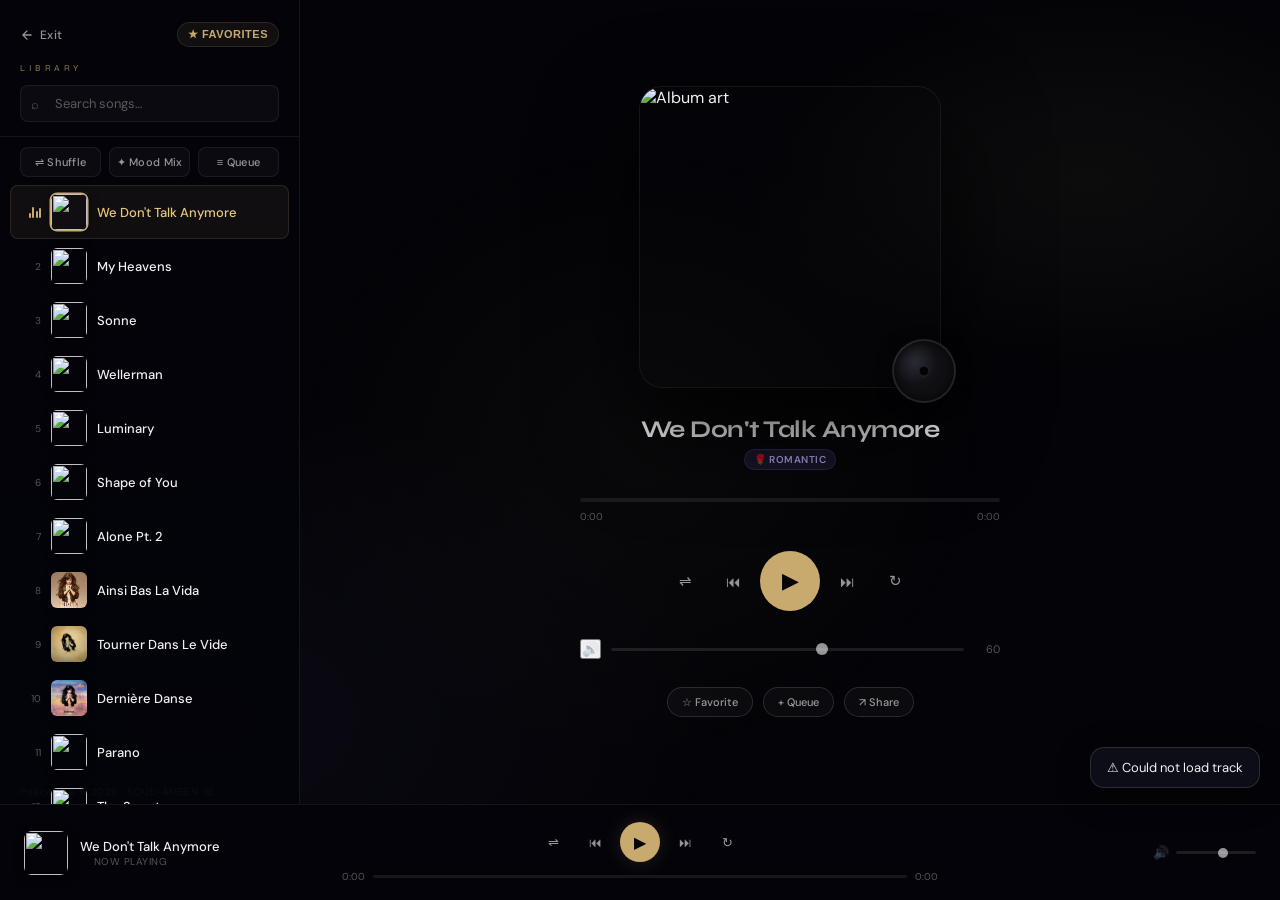
==== commit 8a12c7d9: "complete" ====
--- a/music.html
+++ b/music.html
@@ -1118,9 +1118,9 @@
     { id:5,  name:"Luminary",                src:"music/luminary.mp3",               img:"images/music/fireplace.jpg",  mood:["focus","chill"] },
     { id:6,  name:"Shape of You",            src:"music/shape of you.mp3",           img:"images/music/shape of you.jpg", mood:["energy","romantic"] },
     { id:7,  name:"Alone Pt. 2",             src:"music/alone pt 2.mp3",             img:"images/music/alone pt2.jpg",  mood:["dark","nostalgic"] },
-    { id:8,  name:"Ainsi Bas La Vida",       src:"music/vida.mp3",      img:"images/music/ainsi bas la vida.jpg", mood:["romantic","chill"] },
-    { id:9,  name:"Tourner Dans Le Vide",    src:"music/tourner dans le vide.mp3",   img:"images/music/tourner dans le vide.jpg", mood:["romantic","nostalgic"] },
-    { id:10, name:"Dernière Danse",          src:"music/derniere danse.mp3",         img:"images/music/derniere danse.jpg", mood:["dark","romantic"] },
+    { id:8,  name:"Ainsi Bas La Vida",       src:"music/vida.mp3",      img:"images/music/vida.jpg", mood:["romantic","chill"] },
+    { id:9,  name:"Tourner Dans Le Vide",    src:"music/vide.mp3",   img:"images/music/vide.jpg", mood:["romantic","nostalgic"] },
+    { id:10, name:"Dernière Danse",          src:"music/danse.mp3",         img:"images/music/danse.jpg", mood:["dark","romantic"] },
     { id:11, name:"Parano",                  src:"music/parano.mp3",                 img:"images/music/parano.jpg",     mood:["dark","energy"] },
     { id:12, name:"The Spectre",             src:"music/the spectre.mp3",            img:"images/music/the spectre.jpg", mood:["dark","energy"] },
     { id:13, name:"Mockingbird",             src:"music/mockingbird.mp3",            img:"images/music/mockingbird.jpg", mood:["nostalgic","chill"] },
